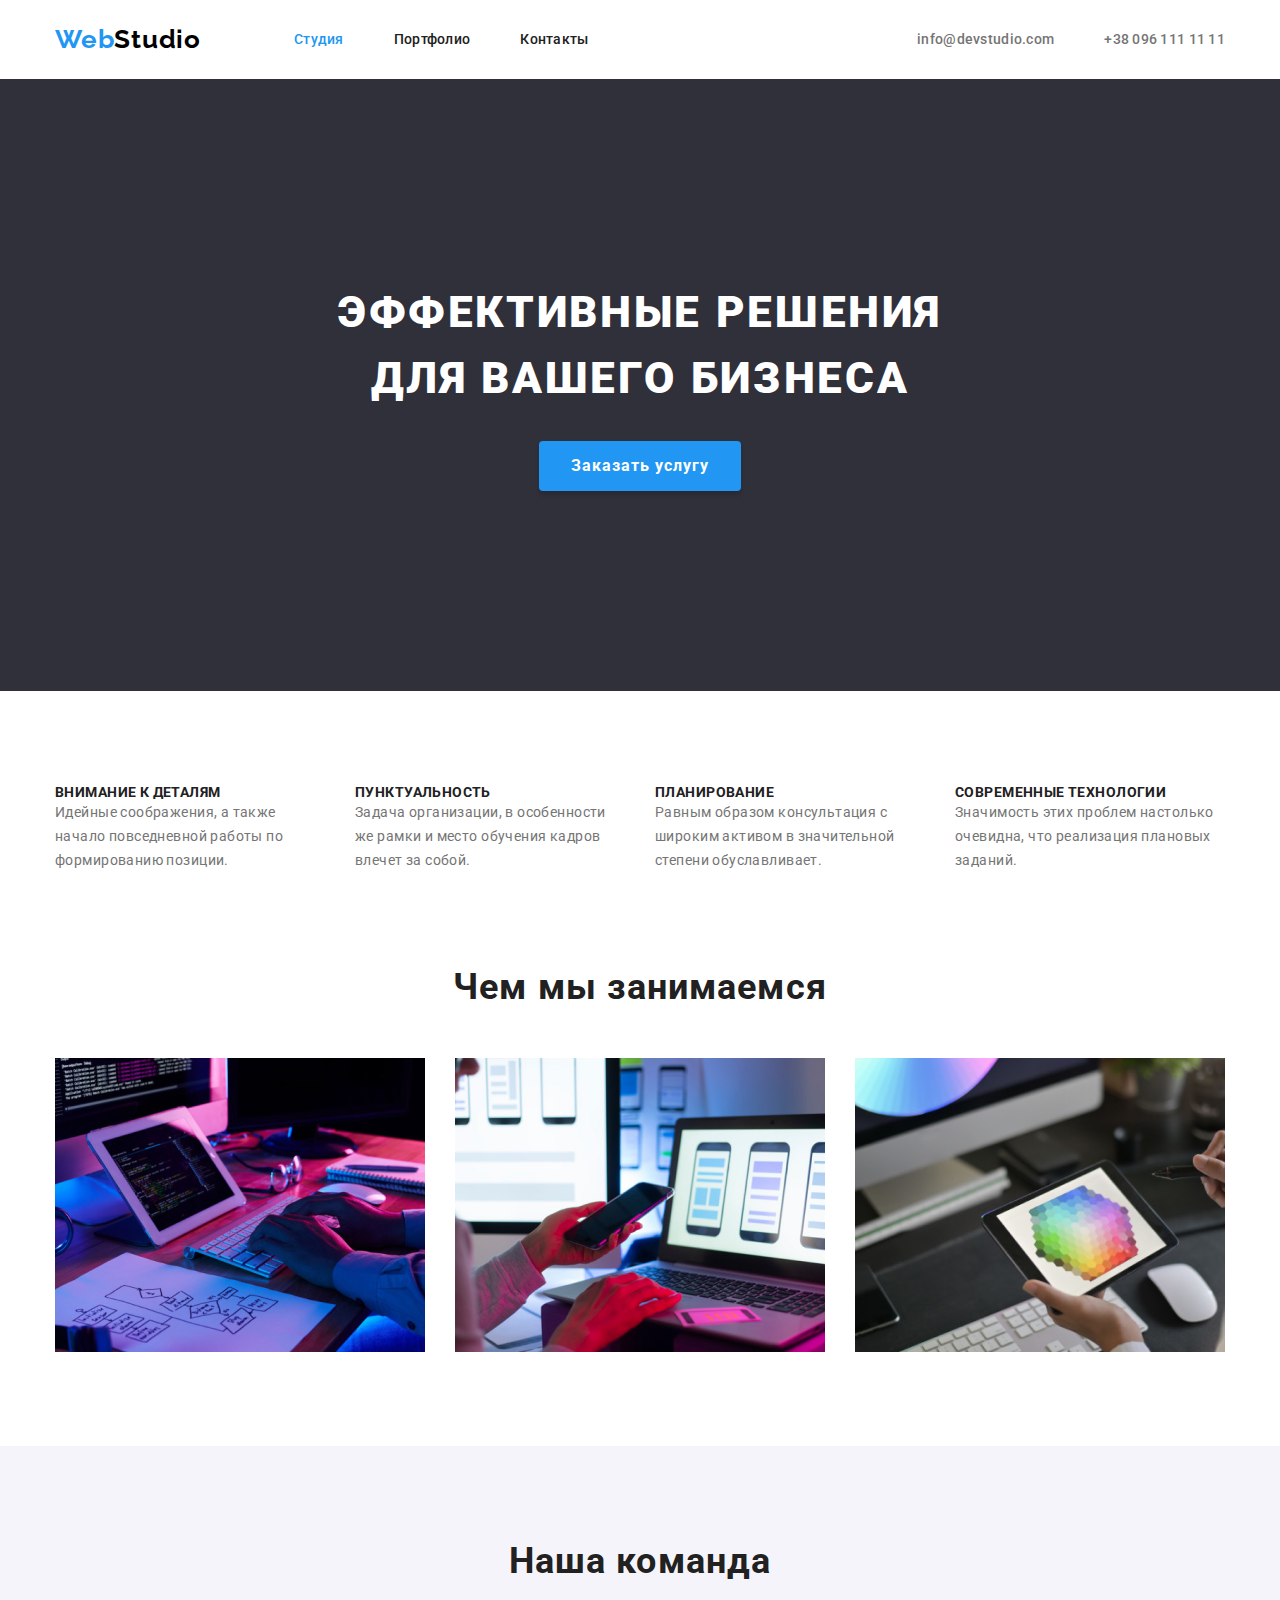
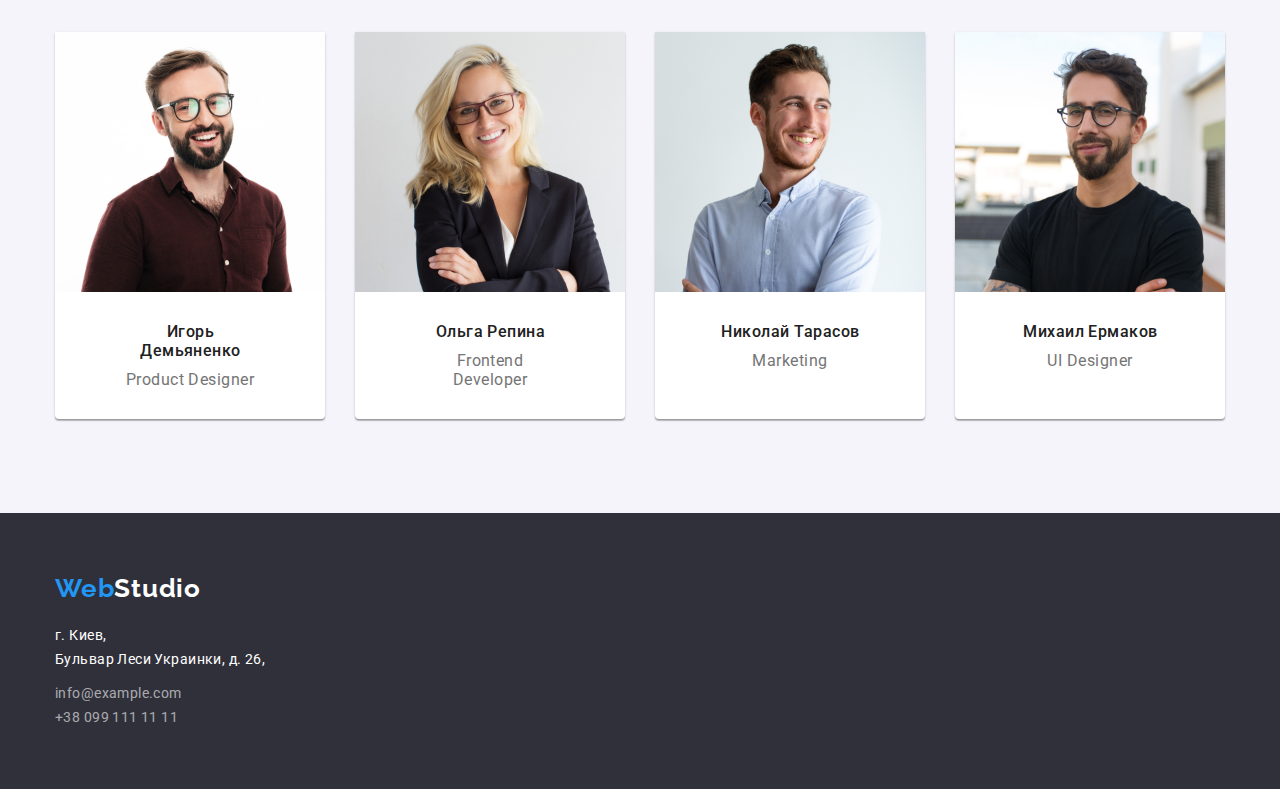
==== index.html @ 0c114d6d "main" ====
<!DOCTYPE html>
<html lang="ru">
<head>
    <meta charset="UTF-8">
    <meta http-equiv="X-UA-Compatible" content="IE=edge">
    <meta name="viewport" content="width=device-width, initial-scale=1.0">
    <title>studio</title>
    <link rel="preconnect" href="https://fonts.googleapis.com"/>
    <link rel="preconnect" href="https://fonts.gstatic.com" crossorigin/>
    <link href="https://fonts.googleapis.com/css2?family=Raleway:wght@700&family=Roboto:wght@400;500;700;900&display=swap" rel="stylesheet"/>
    <link rel="stylesheet" href="https://cdn.jsdelivr.net/npm/modern-normalize@1.1.0/modern-normalize.min.css"/>
    <link rel="stylesheet" href="./css/styles.css"/>
</head>
<body>
<header class="page-headr">  
    <div class="container page-headr-container">
    <nav class="page-nav">
      
       <a class=" logotype link" href="">Web<span class="black">Studio</span></a>

     <ul class="list menu ">
      <li class="menu-item"><a class="menu-link link menu-link:hover current" href="">Студия</a></li>
      <li class="menu-item"><a class="menu-link menu-link:hover menu-link:focus  link" href="./portfolio.html">Портфолио</a></li>
      <li class="menu-item"><a class="menu-link menu-link:hover menu-link:focus  link" href="">Контакты</a></li>   
     </ul>
    </nav>

     <ul class="list contact-menu menu-contact">
        <li><a class="link contact menu-contact e-mail" href="mailto:info@devstudio.com">info@devstudio.com</a></li>
        <li><a class="link contact"  href="tel:+38 096 111 11 11">+38 096 111 11 11</a></li>
      </ul>
    </div>
 </header>
    
     <main>
        <section class="hero">
            <div class="container">
            <h1 class="hero-tittle">Эффективные решения для вашего бизнеса</h1>
            <button class="btn" type="button">Заказать услугу</button>
            </div>
        </section>
       
    <section>
        <div class="container">
        <h2 hidden>Приоритет</h2>
        <ul class="list precedeny">
            <li class="menu-priority">
                <h3 class="priority-tittle">Внимание к деталям</h3>
                <p class="priority-description">Идейные соображения, а также начало повседневной работы по формированию позиции.</p>
            </li>        
            <li class="menu-priority">
                <h3 class="priority-tittle">Пунктуальность</h3>
                <p class="priority-description">Задача организации, в особенности же рамки и место обучения кадров влечет за собой.</p>
            </li>
            <li class="menu-priority">
                <h3 class="priority-tittle">Планирование</h3>
                <p class="priority-description">Равным образом консультация с широким активом в значительной степени обуславливает.</p>
            </li>
            <li class="menu-priority">
                <h3 class="priority-tittle">Современные технологии</h3>
                <p class="priority-description">Значимость этих проблем настолько очевидна, что реализация плановых заданий.</p>
            </li>
        </ul>
        </div>
        </section>
        <section>
       <div class="container">
        <h2 class="section-tittle">Чем мы занимаемся</h2>
            <ul class="list engage">
                <li class="menu-img"><img src="./img.jpg/img.jpg" alt="сайты с нуля" width="370"> </li>
                <li class="menu-img"><img src="./img.jpg/img1.jpg" alt="мобильные приложения" width="370"></li>
                <li class="menu-img"><img src="./img.jpg/img2.png" alt="дизайн" width="370"></li>
            </ul>
        </div>
        </section>
        <section class="team-fond">
            <div class="container">
         <h2 class="team-tittle">Наша команда</h2>
         <ul class="list name-team">
            <li class="iteam-bg"><img src="./img.jpg/imgIgor.jpg" alt="Игорь" width="270"><h3 class="name">Игорь Демьяненко</h3><h4 class='post' lang="en">Product Designer</h4></li>
            <li class="iteam-bg"><img src="./img.jpg/imgIruna.jpg" alt="Ирина" width="270"><h3 class="name">Ольга Репина</h3><h4 class='post' lang="en">Frontend Developer</h4></li>
            <li class="iteam-bg"><img src="./img.jpg/imgNukola.jpg" alt="Николай" width="270"><h3 class="name">Николай Тарасов</h3><h4 class='post' lang="en">Marketing</h4></li>
            <li class="iteam-bg"><img src="./img.jpg/imgMichel.jpg" alt="Михаил"  width="270"><h3 class="name">Михаил Ермаков</h3><h4 class='post' lang="en">UI Designer</h4></li>
         </ul>
        </div>
        </section>
    </main>
    <footer class="footer-fonts">
        <div class="container">
        <a class=" logotype link logotype-footer" href="">Web<span class="whity">Studio</span></a>

            <address>
               <ul class="list" >
                <li class="footer-contact footer-contact:hover footer-contact:focus"> г. Киев, <br>
                Бульвар Леси Украинки, д. 26,</li>
                <li> <a class="footer-mail link footer-mail:hover footer-mail:focus"  class=" link" href="mailto:info@example.com">info@example.com</a></li>
                <li><a class="footer-mail link footer-mail:hover footer-mail:focus" href="+38 099 111 11 11">+38 099 111 11 11</a></li>
               </ul>
            </address>
        </div>
    </footer>
</body>
</html>
---- css/styles.css ----
:root{
    --accent-color:#2196f3;
    --primary-font:"Roboto",sans-serif;
    --secondary-font:"Raleway",sans-serif;
    --primary-text-color:#212121;
}
h1,
h2,
h3,
h4,
p {
    margin-top: 0;
    margin-bottom: 0;
}
ul{
    margin-top: 0;
    margin-bottom: 0;
    padding-left: 0;
}
img {
    display: block;
}
button {
    cursor: pointer;
}
.list {
list-style:none;
}
.link {
text-decoration: none;
}
body{
    font-family: var(--primary-font);
}
.container {
    width: 1200px;
    margin-left: auto;
    margin-right: auto;
    padding-left: 15px;
    padding-right: 15px;

}

/*=================header=================*/
.page-headr{
    padding-top: 24px;
    padding-bottom: 24px;
}
.page-headr-container{
    display: flex;
    align-items: center;
}
.page-nav{
    display: flex;
    align-items: center;
}
.logotype{
    font-family:var(--secondary-font);
    font-style: normal;
    font-weight: 700;
    font-size: 26px;
    line-height: 1.19;
/* identical to box height */
    letter-spacing: 0.03em;
    color:#2196f3;
    margin-right: 93px;
}
.black{
    color:black;
}
.menu{
    display: flex;
}

.menu-link{
    font-style: normal;
    font-weight: 500;
    font-size: 14px;
    line-height: 1.14;
    letter-spacing: 0.02em;
    color:var(--primary-text-color);
}
.menu-item:not(:last-child){
    margin-right: 50px;
}
.menu-link:hover,
.menu-link:focus,
.current
{
    color:var(--accent-color);
}
.contact-menu{
    display: flex;
}
.contact{
    font-style: normal;
    font-weight: 500;
    font-size: 14px;
    line-height: 1.14;
    letter-spacing: 0.02em;
    color: #757575;
}
.menu-contact{
    margin-left: auto;
}
.e-mail{
    margin-right: 50px;
}
.contact:hover,
.contact:focus{
    color:var(--accent-color);
}

/*===================/header===================*/
/*==================main======================*/
.hero-tittle{
    font-style:normal;
    font-weight: 900;
    font-size: 44px;
    line-height: 1.5;
    /* or 136% */
    text-align: center;
    letter-spacing: 0.06em;
    text-transform: uppercase;
    color: #FFFFFF;
    width: 696px;
    margin-left: auto;
    margin-right: auto;
    padding-top: 200px;
    margin-bottom: 30px;
}
.hero{
    background-color: #2F303A;
    padding-bottom: 200px;
}
.btn{
    font-family: var(--primary-font);
    font-style: normal;
    font-weight: 700;
    font-size: 16px;
    line-height: 1.87;
    border:none;
    cursor: pointer;
    /* identical to box height, or 188% */
    display: flex;
    align-items: center;
    text-align: center;
    letter-spacing: 0.06em;
    color: #FFFFFF;
    background-color: #2196f3;
    box-shadow: 0px 4px 4px rgba(0, 0, 0, 0.15);
    margin-left: auto;
    margin-right: auto;
    padding-top: 10px;
    padding-bottom: 10px;
    padding-right: 32px;
    padding-left: 32px;
    border-radius: 4px;
}
.precedeny{
    display: flex;
    padding-top: 94px;
    padding-bottom: 94px;
}
.menu-priority:not(:last-child){
    margin-right: 30px;
}
.priority-tittle{
    font-style: normal;
    font-weight: 700;
    font-size: 14px;
    line-height: 1.14;
    letter-spacing: 0.03em;
    text-transform: uppercase;
    color:var(--primary-text-color);
}
.priority-description{
    font-style: normal;
    font-weight: 400;
    font-size: 14px;
    line-height: 1.71;
    /* or 171% */
    letter-spacing: 0.03em;
    color: #757575;
    width: 270px;
}
.section-tittle{
    font-style: normal;
    font-weight: 700;
    font-size: 36px;
    line-height: 1.16;
    letter-spacing: 0.03em;
    color: var(--primary-text-color);
    margin-bottom: 50px; 
    display: flex;
    justify-content: center;
}
.engage{
    display: flex;
}
.menu-img:not(:last-child){
    margin-right: 30px;
}
.menu-img{
    padding-bottom: 94px;
}

.team-tittle{
    font-style: normal;
    font-weight: 700;
    font-size: 36px;
    line-height: 42px;
    letter-spacing: 0.03em;
    color:var(--primary-text-color);
    display: flex;
    justify-content: center;
    padding-top: 94px;
    margin-bottom: 50px;
}
.team-fond{
    background-color: #F5F4FA;
    padding-bottom: 94px;
}

.iteam-bg {
    background-color: #ffffff;
    box-shadow: 0px 1px 3px rgba(0, 0, 0, 0.12), 0px 1px 1px rgba(0, 0, 0, 0.14), 0px 2px 1px rgba(0, 0, 0, 0.2);
    border-radius: 0px 0px 4px 4px;
}
.name-team{
    display: flex;
}
.name{
    font-style: normal;
    font-weight: 500;
    font-size: 16px;
    line-height: 1.19;
    /* identical to box height */

    text-align: center;
    letter-spacing: 0.03em;
    color:var(--primary-text-color);
    padding-top: 30px;
    padding-right: 59px;
    padding-bottom: 10px;
    padding-left: 60px;
}
.post{
    font-style: normal;
    font-weight: 400;
    font-size: 16px;
    line-height: 1.19;
    /* identical to box height */

    text-align: center;
    letter-spacing: 0.03em;
    color:#757575;
    padding-right: 70px;
    padding-bottom: 30px;
    padding-left: 70px;
}
.iteam-bg:not(:last-child){
    margin-right: 30px;
}
/*=======================/main================*/
/*======================footer===============*/
.whity{
    color:#ffffff;
}
.footer-fonts{
    background-color:#2f303a;
    padding-bottom: 60px;
}
.footer-contact{
    font-style: normal;
    font-weight: 400;
    font-size: 14px;
    line-height: 1.71;
    /* or 171% */

    letter-spacing: 0.03em;
    color:#ffffff;
}
.footer-mail{
    font-style: normal;
    font-weight: 400;
    font-size: 14px;
    line-height: 24px;
    /* or 171% */

    letter-spacing: 0.03em;
    color:rgba(255, 255, 255, 0.6);
}
.footer-contact:hover,
.footer-contact:focus{
    color: var(--accent-color);
}
.footer-mail:hover,
.footer-mail:focus{
    color: var(--accent-color);
}
.logotype-footer{
    display: block;
    padding-top: 60px;
    margin-bottom: 20px;
}
.footer-contact:not(:last-child){
    margin-bottom: 9px;
}
/*=================/footer============*/
/*=================portfolio==========*/
.knob{
    font-family:var(--primary-font);
    font-style: normal;
    font-weight: 500;
    font-size: 16px;
    line-height: 1.62;
    border:none;
    /* identical to box height, or 162% */

    text-align: center;
    letter-spacing: 0.03em;
    color:var(--primary-text-color);
    background-color:#f5f5fa;
    padding-top: 6px;
    padding-bottom: 6px;
    padding-left: 22px;
    padding-right: 22px;
    border-radius: 4px;
}
.knob-menu:not(:last-child){
    margin-right: 8px;
}
.knob:hover,
.knob:focus{
    font-family: var(--primary-font);
    font-style: normal;
    font-weight: 500;
    font-size: 16px;
    line-height: 1.62;
    border:none;
    /* identical to box height, or 162% */

    text-align: center;
    letter-spacing: 0.03em;
    color:#ffffff;
    background-color:#2196f3;
}
.project{
    font-style: normal;
    font-weight: 700;
    font-size: 18px;
    line-height: 36px;
    /* identical to box height, or 200% */

    letter-spacing: 0.06em;
    color:var(--primary-text-color);
    background-color: #ffffff;
    padding-top: 20;
    padding-right: 24px;
    padding-left: 24px;
    padding-bottom: 4px;
}
.kind{
    font-style: normal;
    font-weight: 400;
    font-size: 16px;
    line-height: 30px;
    /* identical to box height, or 188% */

    letter-spacing: 0.03em;
    color:#757575;
    background-color: #ffffff;
    padding-left: 24px;
    padding-right: 24px;
    padding-bottom: 20px;
}
.fond-portfolio{
    background-color: #e5e5e5;
}
.knob-display{
    display: flex;
    justify-content: center;
    padding-top: 94px;
    margin-bottom: 50px;
}


.img-display{
    display: flex;
    flex-wrap: wrap;
    gap: 30px;
    padding-bottom: 94px;
}


/*===================portfolio================*/
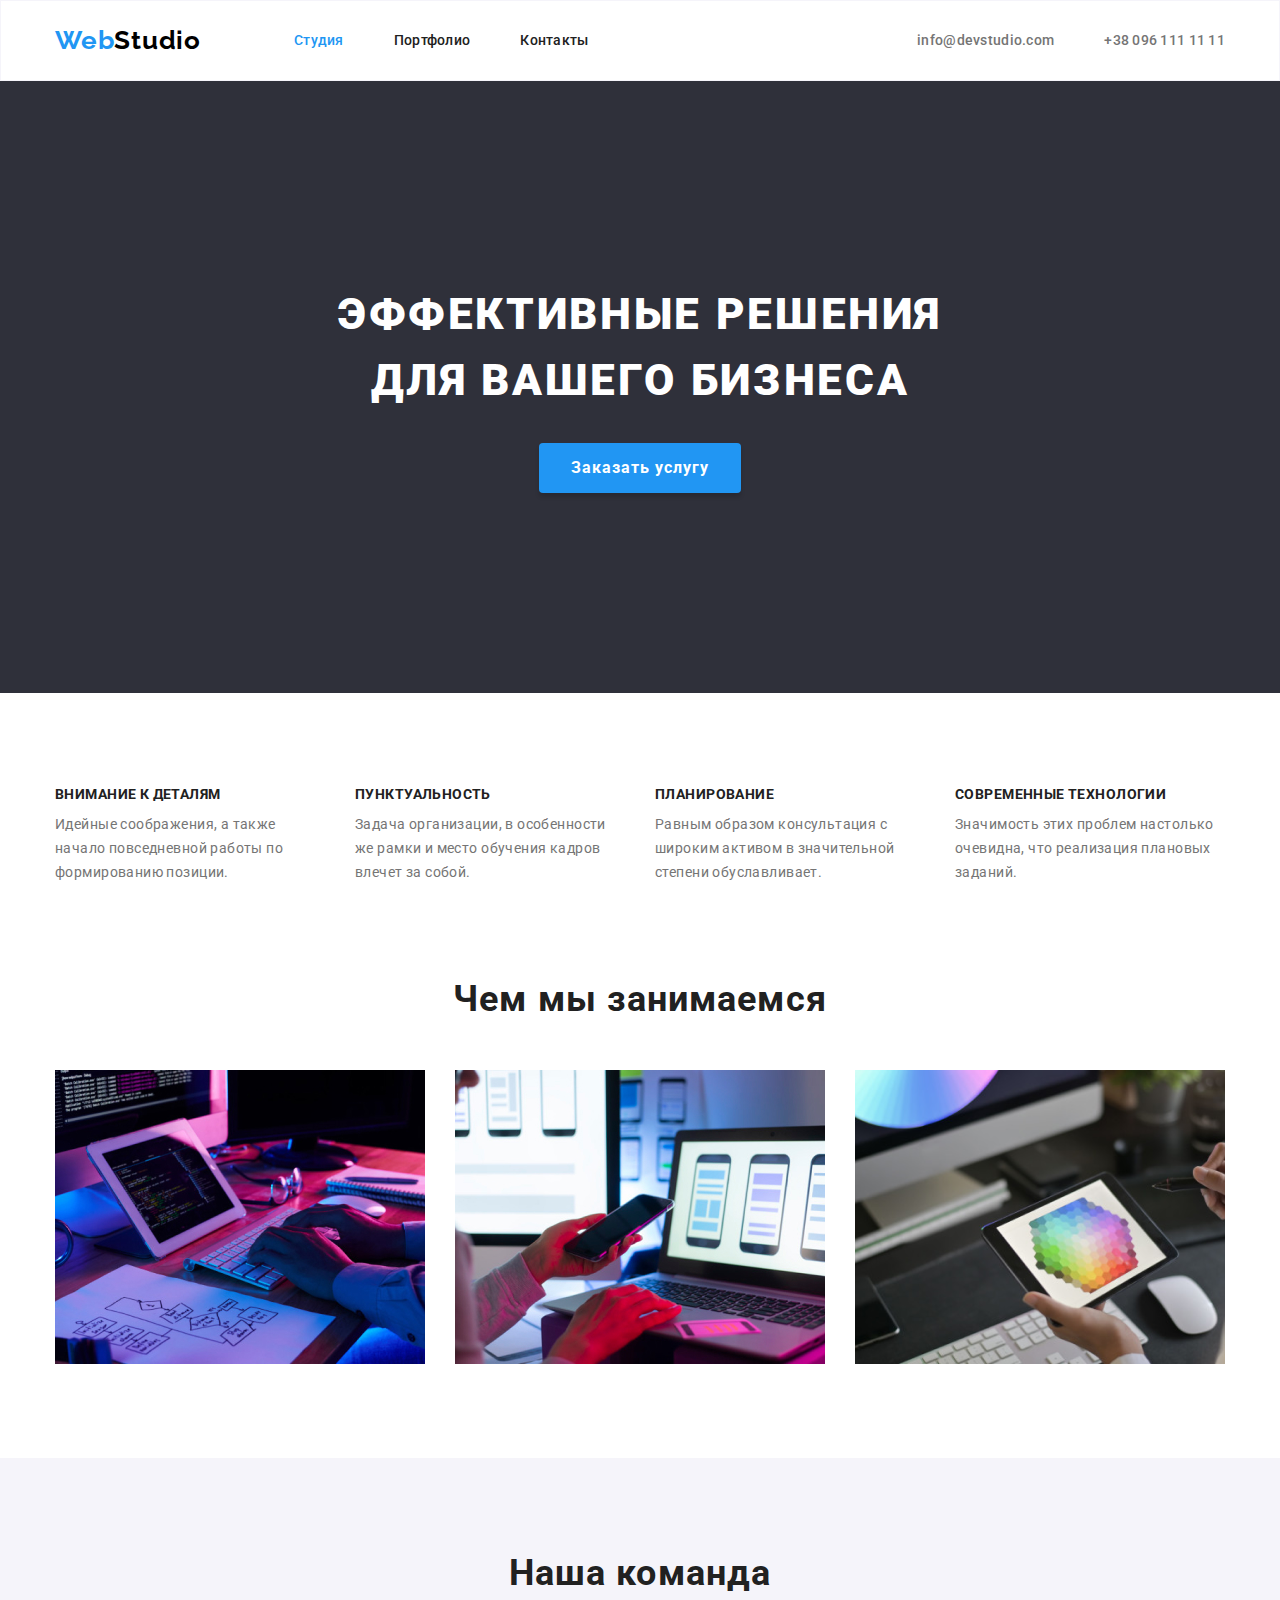
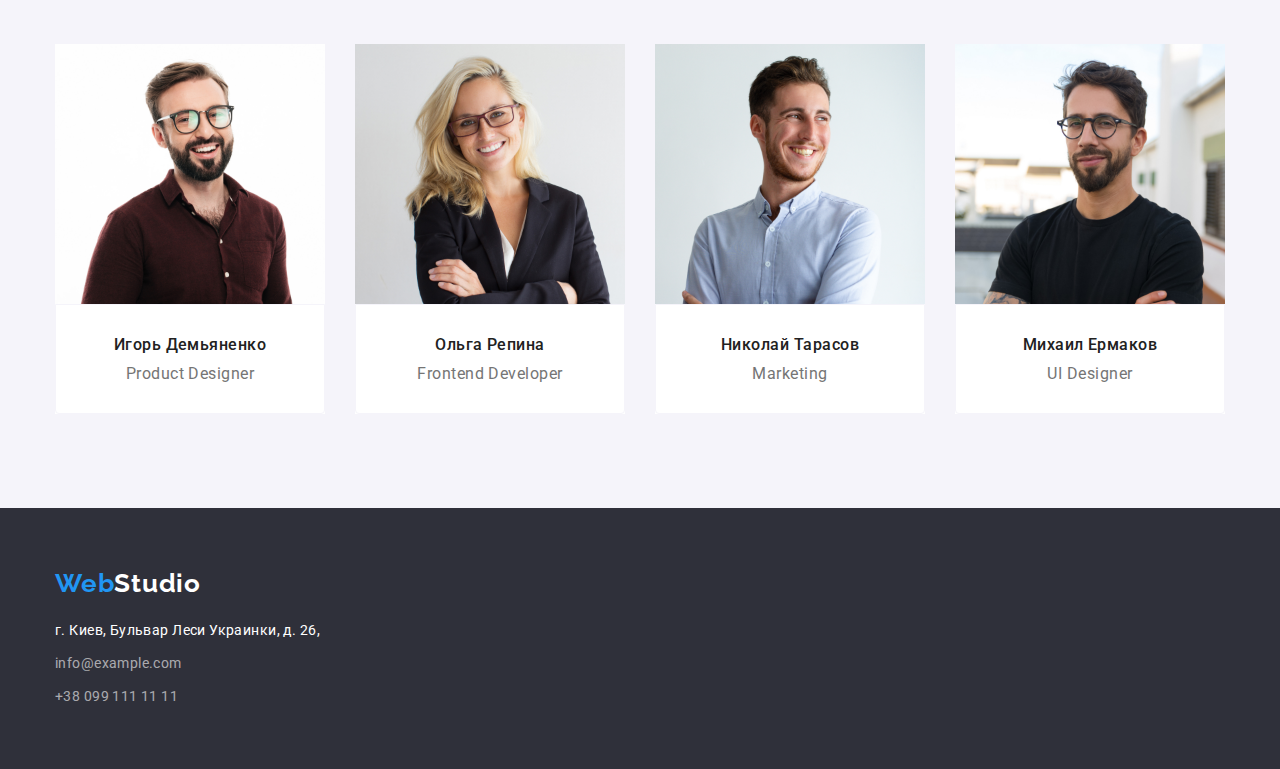
==== commit 34070938: "main" ====
--- a/index.html
+++ b/index.html
@@ -40,7 +40,7 @@
             </div>
         </section>
        
-    <section>
+    <section class="section-priority">
         <div class="container">
         <h2 hidden>Приоритет</h2>
         <ul class="list precedeny">
@@ -63,13 +63,13 @@
         </ul>
         </div>
         </section>
-        <section>
+        <section class="section-img">
        <div class="container">
         <h2 class="section-tittle">Чем мы занимаемся</h2>
             <ul class="list engage">
-                <li class="menu-img"><img src="./img.jpg/img.jpg" alt="сайты с нуля" width="370"> </li>
-                <li class="menu-img"><img src="./img.jpg/img1.jpg" alt="мобильные приложения" width="370"></li>
-                <li class="menu-img"><img src="./img.jpg/img2.png" alt="дизайн" width="370"></li>
+                <li class="menu-img"><img src="./img.jpg/img.jpg" alt="сайты с нуля" width="370"/> </li>
+                <li class="menu-img"><img src="./img.jpg/img1.jpg" alt="мобильные приложения" width="370"/></li>
+                <li class="menu-img"><img src="./img.jpg/img2.png" alt="дизайн" width="370"/></li>
             </ul>
         </div>
         </section>
@@ -77,10 +77,10 @@
             <div class="container">
          <h2 class="team-tittle">Наша команда</h2>
          <ul class="list name-team">
-            <li class="iteam-bg"><img src="./img.jpg/imgIgor.jpg" alt="Игорь" width="270"><h3 class="name">Игорь Демьяненко</h3><h4 class='post' lang="en">Product Designer</h4></li>
-            <li class="iteam-bg"><img src="./img.jpg/imgIruna.jpg" alt="Ирина" width="270"><h3 class="name">Ольга Репина</h3><h4 class='post' lang="en">Frontend Developer</h4></li>
-            <li class="iteam-bg"><img src="./img.jpg/imgNukola.jpg" alt="Николай" width="270"><h3 class="name">Николай Тарасов</h3><h4 class='post' lang="en">Marketing</h4></li>
-            <li class="iteam-bg"><img src="./img.jpg/imgMichel.jpg" alt="Михаил"  width="270"><h3 class="name">Михаил Ермаков</h3><h4 class='post' lang="en">UI Designer</h4></li>
+            <li class="iteam-bg"><img src="./img.jpg/imgIgor.jpg" alt="Игорь" width="270"/><div class="border-team"><h3 class="name">Игорь Демьяненко</h3><p class='post' lang="en">Product Designer</p></div></li>
+            <li class="iteam-bg"><img src="./img.jpg/imgIruna.jpg" alt="Ирина" width="270"/><div class="border-team"><h3 class="name">Ольга Репина</h3><p class='post' lang="en">Frontend Developer</p></div></li>
+            <li class="iteam-bg"><img src="./img.jpg/imgNukola.jpg" alt="Николай" width="270"/><div class="border-team"><h3 class="name">Николай Тарасов</h3><p class='post' lang="en">Marketing</p></div></li>
+            <li class="iteam-bg"><img src="./img.jpg/imgMichel.jpg" alt="Михаил"  width="270"/><div class="border-team"><h3 class="name">Михаил Ермаков</h3><p class='post' lang="en">UI Designer</p></div></li>
          </ul>
         </div>
         </section>
@@ -91,10 +91,9 @@
 
             <address>
                <ul class="list" >
-                <li class="footer-contact footer-contact:hover footer-contact:focus"> г. Киев, <br>
-                Бульвар Леси Украинки, д. 26,</li>
-                <li> <a class="footer-mail link footer-mail:hover footer-mail:focus"  class=" link" href="mailto:info@example.com">info@example.com</a></li>
-                <li><a class="footer-mail link footer-mail:hover footer-mail:focus" href="+38 099 111 11 11">+38 099 111 11 11</a></li>
+                <li class="footer-contact footer-contact:hover footer-contact:focus indent"> г. Киев, Бульвар Леси Украинки, д. 26,</li>
+                <li class="indent"> <a class="footer-mail link footer-mail:hover footer-mail:focus" href="mailto:info@example.com">info@example.com</a></li>
+                <li class="indent"><a class="footer-mail link footer-mail:hover footer-mail:focus" href="+38 099 111 11 11">+38 099 111 11 11</a></li>
                </ul>
             </address>
         </div>
--- a/css/styles.css
+++ b/css/styles.css
@@ -45,6 +45,7 @@
 .page-headr{
     padding-top: 24px;
     padding-bottom: 24px;
+    border:1px solid #f5f4fa;
 }
 .page-headr-container{
     display: flex;
@@ -126,11 +127,11 @@
     width: 696px;
     margin-left: auto;
     margin-right: auto;
-    padding-top: 200px;
     margin-bottom: 30px;
 }
 .hero{
     background-color: #2F303A;
+    padding-top: 200px;
     padding-bottom: 200px;
 }
 .btn{
@@ -157,10 +158,12 @@
     padding-left: 32px;
     border-radius: 4px;
 }
+.section-priority{
+    padding-top:94px;
+    padding-bottom:94px;
+}
 .precedeny{
     display: flex;
-    padding-top: 94px;
-    padding-bottom: 94px;
 }
 .menu-priority:not(:last-child){
     margin-right: 30px;
@@ -173,6 +176,7 @@
     letter-spacing: 0.03em;
     text-transform: uppercase;
     color:var(--primary-text-color);
+    margin-bottom: 10px;
 }
 .priority-description{
     font-style: normal;
@@ -201,7 +205,7 @@
 .menu-img:not(:last-child){
     margin-right: 30px;
 }
-.menu-img{
+.section-img{
     padding-bottom: 94px;
 }
 
@@ -214,22 +218,22 @@
     color:var(--primary-text-color);
     display: flex;
     justify-content: center;
-    padding-top: 94px;
     margin-bottom: 50px;
 }
 .team-fond{
     background-color: #F5F4FA;
     padding-bottom: 94px;
+    padding-top: 94px;
 }
 
 .iteam-bg {
     background-color: #ffffff;
-    box-shadow: 0px 1px 3px rgba(0, 0, 0, 0.12), 0px 1px 1px rgba(0, 0, 0, 0.14), 0px 2px 1px rgba(0, 0, 0, 0.2);
-    border-radius: 0px 0px 4px 4px;
 }
 .name-team{
     display: flex;
 }
+    
+
 .name{
     font-style: normal;
     font-weight: 500;
@@ -240,10 +244,7 @@
     text-align: center;
     letter-spacing: 0.03em;
     color:var(--primary-text-color);
-    padding-top: 30px;
-    padding-right: 59px;
-    padding-bottom: 10px;
-    padding-left: 60px;
+    margin-bottom: 10px;
 }
 .post{
     font-style: normal;
@@ -255,12 +256,15 @@
     text-align: center;
     letter-spacing: 0.03em;
     color:#757575;
-    padding-right: 70px;
-    padding-bottom: 30px;
-    padding-left: 70px;
 }
 .iteam-bg:not(:last-child){
     margin-right: 30px;
+}
+.border-team{
+    border:1px solid #f5f4fa;
+    border-radius: 0px 0px 4px 4px;
+    padding-top: 30px;
+    padding-bottom: 30px;
 }
 /*=======================/main================*/
 /*======================footer===============*/
@@ -269,6 +273,7 @@
 }
 .footer-fonts{
     background-color:#2f303a;
+    padding-top:60px;
     padding-bottom: 60px;
 }
 .footer-contact{
@@ -285,7 +290,7 @@
     font-style: normal;
     font-weight: 400;
     font-size: 14px;
-    line-height: 24px;
+    line-height: 1.71;
     /* or 171% */
 
     letter-spacing: 0.03em;
@@ -301,12 +306,12 @@
 }
 .logotype-footer{
     display: block;
-    padding-top: 60px;
     margin-bottom: 20px;
 }
-.footer-contact:not(:last-child){
-    margin-bottom: 9px;
-}
+  .indent:not(:last-child){
+    margin-bottom:9px;
+  }
+
 /*=================/footer============*/
 /*=================portfolio==========*/
 .knob{
@@ -350,38 +355,32 @@
     font-style: normal;
     font-weight: 700;
     font-size: 18px;
-    line-height: 36px;
+    line-height: 2;
     /* identical to box height, or 200% */
-
+   
     letter-spacing: 0.06em;
     color:var(--primary-text-color);
     background-color: #ffffff;
-    padding-top: 20;
-    padding-right: 24px;
-    padding-left: 24px;
-    padding-bottom: 4px;
+    margin-bottom: 4px;
 }
 .kind{
     font-style: normal;
     font-weight: 400;
     font-size: 16px;
-    line-height: 30px;
+    line-height: 1.87;
     /* identical to box height, or 188% */
 
     letter-spacing: 0.03em;
     color:#757575;
     background-color: #ffffff;
-    padding-left: 24px;
-    padding-right: 24px;
-    padding-bottom: 20px;
 }
 .fond-portfolio{
-    background-color: #e5e5e5;
+ padding-top:94px;
+ padding-bottom: 94px;
 }
 .knob-display{
     display: flex;
     justify-content: center;
-    padding-top: 94px;
     margin-bottom: 50px;
 }
 
@@ -390,8 +389,18 @@
     display: flex;
     flex-wrap: wrap;
     gap: 30px;
-    padding-bottom: 94px;
-}
+}
+.beam{
+    flex-basis:cals((100%-60px)/3);
+}
+.border-img{
+    border: 1px solid #EEEEEE;
+    padding-left:24px ;
+    padding-top: 20px;
+    padding-bottom: 20px;
+    padding-right: 24px;
+}
+
 
 
 /*===================portfolio================*/